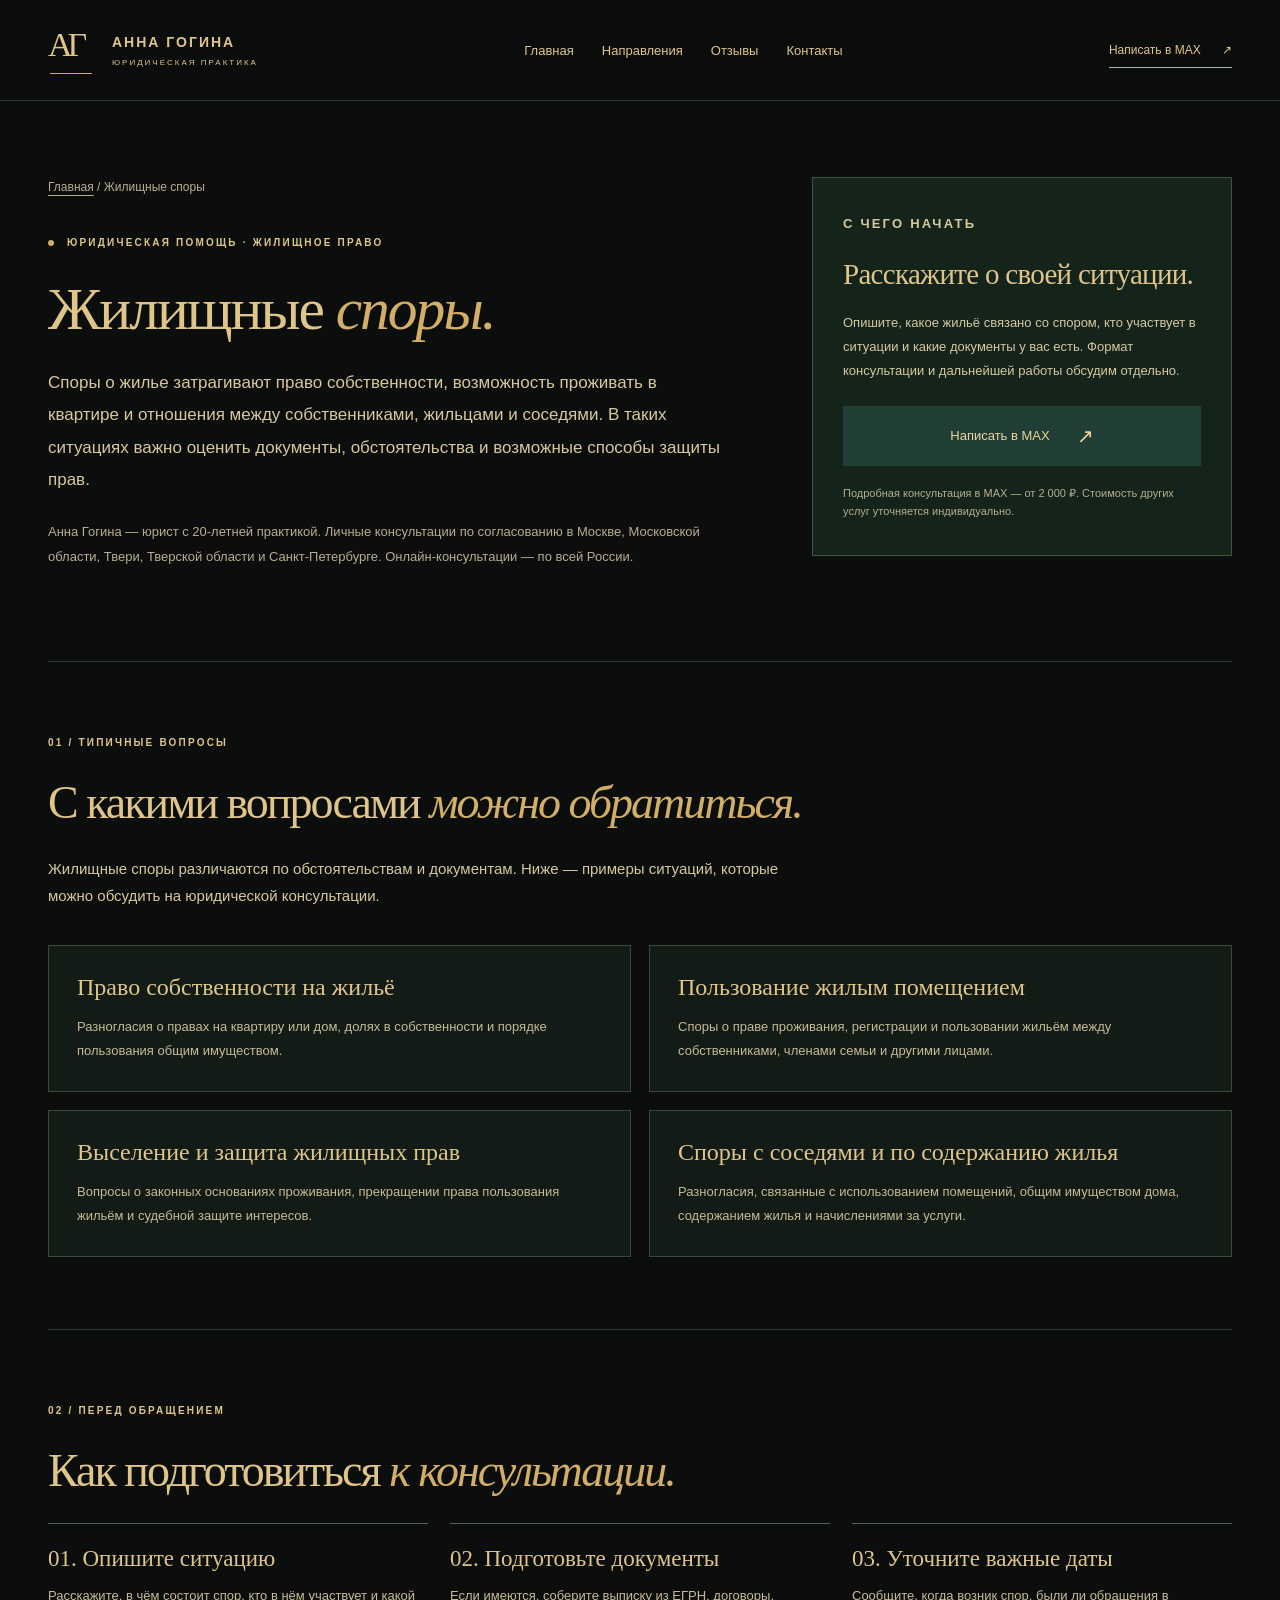
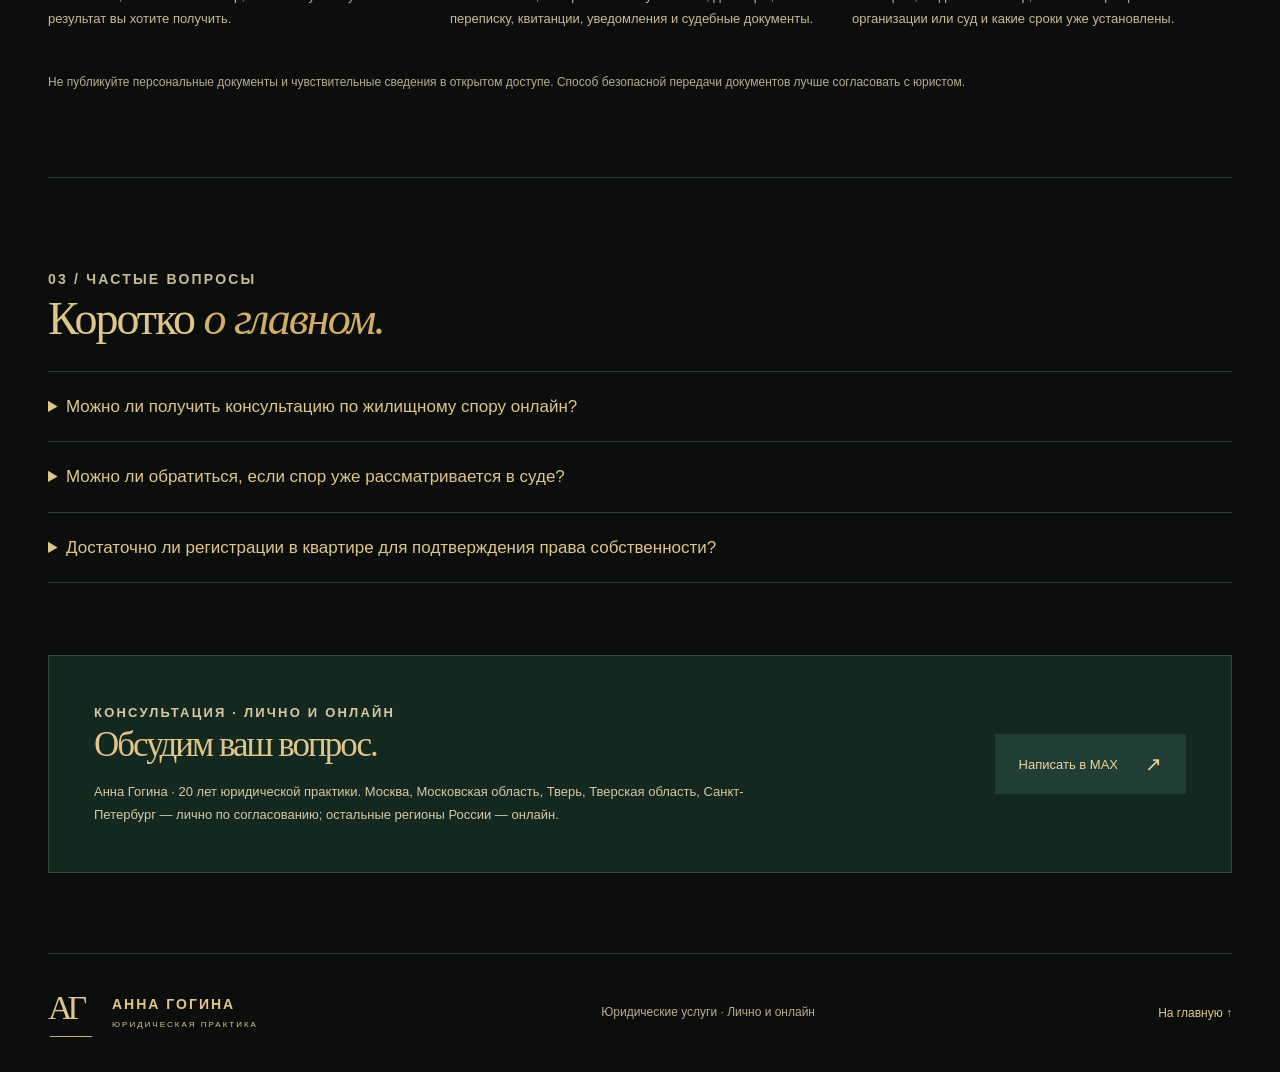
==== zhilishchnye-spory.html @ 486a2e0d "Rename zhilishchnye-spory.htmll to zhilishchnye-spory.html" ====
<!DOCTYPE html>
<html lang="ru">
<head>
  <meta charset="UTF-8">
  <meta name="viewport" content="width=device-width, initial-scale=1">
  <title>Жилищные споры — юрист Анна Гогина | Москва, Тверь, Санкт-Петербург</title>
  <meta name="description" content="Юрист Анна Гогина: помощь по жилищным спорам, праву собственности, пользованию квартирой, выселению и спорам с соседями. Лично в Москве, Московской области, Твери, Тверской области и Санкт-Петербурге; онлайн по России.">
  <meta name="theme-color" content="#203e36">
  <meta property="og:type" content="website">
  <meta property="og:title" content="Жилищные споры — юрист Анна Гогина">
  <meta property="og:description" content="Юридическая помощь по жилищным вопросам. Лично в Москве, Твери и Санкт-Петербурге; онлайн по России.">
  <link rel="canonical" href="https://www.anna-gogina-yurist.dynv6.net/zhilishchnye-spory.html">
  <link rel="icon" href="/favicon.svg" type="image/svg+xml">
  <style>
    :root{--paper:#0b0e0c;--ink:#203e36;--muted:#b8ad8f;--line:#353a2e;--copper:#d2ae66;--gold:#e0c58a;--serif:Georgia,'Times New Roman',serif}
    *{box-sizing:border-box}html{scroll-behavior:smooth;scroll-padding-top:100px}body{margin:0;background:var(--paper);color:var(--gold);font-family:Arial,Helvetica,sans-serif;-webkit-font-smoothing:antialiased}
    a{color:inherit;text-decoration:none}button{font:inherit;cursor:pointer}a,button,summary{-webkit-tap-highlight-color:transparent}a:focus-visible,button:focus-visible,summary:focus-visible{outline:3px solid var(--copper);outline-offset:5px}
    ::selection{background:#395344;color:#f4dca2}.container{width:min(1240px,calc(100% - 96px));margin:auto}
    .header{background:rgba(11,14,12,.97);border-bottom:1px solid var(--line);position:sticky;top:0;z-index:10}.nav-wrap{height:100px;display:flex;align-items:center;justify-content:space-between;gap:30px}
    .brand{display:flex;gap:16px;align-items:center;font-size:14px;letter-spacing:2px;font-weight:600}.brand small{display:block;font-size:8px;letter-spacing:2px;margin-top:8px;font-weight:400}.brand-mark{font-family:var(--serif);font-size:34px;letter-spacing:-5px;width:48px;height:48px;position:relative;font-weight:400}.brand-mark span{position:absolute;bottom:0;left:2px;width:42px;border-bottom:1px solid var(--copper)}
    nav{display:flex;gap:28px;font-size:13px}nav a{transition:color .2s}nav a:hover{color:var(--copper)}.nav-contact{font-size:12px;border-bottom:1px solid #aeb7aa;padding:10px 0;white-space:nowrap}.nav-contact span{margin-left:18px}.menu{display:none}
    h1,h2,h3,p{margin-top:0}h1,h2{font-family:var(--serif);font-weight:400;letter-spacing:-2px}h1{font-size:clamp(44px,4.65vw,68px);line-height:1.1;margin-bottom:25px}h2{font-size:46px;line-height:1.15;margin-bottom:0}em{font-weight:400;color:var(--copper);font-style:italic}
    .eyebrow{font-size:10px;letter-spacing:2.2px;font-weight:600;line-height:1.7;margin:0 0 26px}.dot{display:inline-block;width:6px;height:6px;border-radius:50%;background:var(--copper);margin-right:8px;vertical-align:middle}
    .button{display:inline-flex;align-items:center;justify-content:center;gap:27px;min-height:58px;padding:17px 23px;font-size:13px;border:1px solid transparent;transition:background .2s,transform .2s}.button:hover{transform:translateY(-2px)}.primary{background:var(--ink);color:#ecd49b}.primary:hover{background:#34594a}.button span:last-child{font-size:20px}
    .footer{border-top:1px solid var(--line);padding-top:35px;padding-bottom:35px;display:flex;align-items:center;justify-content:space-between;gap:25px}.footer p{margin:0;font-size:12px;line-height:1.6;color:var(--muted)}.footer>a:last-child{font-size:12px}
    .skip{position:fixed;top:-100px;left:15px;padding:15px;background:var(--ink);color:white;z-index:30}.skip:focus{top:10px}
    .sub-hero{padding-top:76px;padding-bottom:78px;display:grid;grid-template-columns:minmax(0,1.25fr) minmax(290px,.75fr);gap:64px;align-items:start}
    .breadcrumbs{font-size:12px;color:var(--muted);margin:0 0 35px;line-height:1.8}.breadcrumbs a{text-decoration:underline;text-underline-offset:4px}.sub-hero h1{max-width:770px}
    .sub-lead{max-width:680px;font-size:17px;line-height:1.9;color:#d7c89f;margin-bottom:24px}.sub-detail{font-size:13px;line-height:1.9;color:var(--muted);max-width:660px}
    .sub-aside{border:1px solid #415240;background:#14241b;padding:34px 30px}.sub-aside h2{font-size:29px;letter-spacing:-.7px;margin-bottom:20px}.sub-aside p{font-size:13px;line-height:1.85;color:#d7c89f;margin-bottom:22px}.sub-aside .button{width:100%;text-align:center}.sub-aside small{display:block;margin-top:18px;color:var(--muted);font-size:11px;line-height:1.7}
    .sub-section{padding:72px 0;border-top:1px solid var(--line)}.sub-section h2{max-width:860px;margin-bottom:25px}.sub-section .intro{font-size:15px;line-height:1.85;color:#d7c89f;max-width:760px;margin-bottom:35px}
    .sub-grid{display:grid;grid-template-columns:repeat(2,minmax(0,1fr));gap:18px}.sub-card{border:1px solid #384a3a;padding:28px;background:#121b15}.sub-card h3{font-family:var(--serif);font-size:24px;font-weight:400;margin-bottom:14px}.sub-card p{font-size:13px;line-height:1.85;color:#c8ba95;margin:0}
    .sub-steps{list-style:none;padding:0;margin:0;display:grid;grid-template-columns:repeat(3,minmax(0,1fr));gap:22px}.sub-steps li{border-top:1px solid #53644e;padding-top:22px}.sub-steps strong{display:block;font-family:var(--serif);font-size:23px;font-weight:400;margin-bottom:12px}.sub-steps p{font-size:13px;line-height:1.8;color:#c8ba95}
    .sub-note{font-size:12px;line-height:1.8;color:var(--muted);margin-top:28px}.sub-faq details{border-top:1px solid var(--line);padding:22px 0}.sub-faq details:last-child{border-bottom:1px solid var(--line)}.sub-faq summary{cursor:pointer;font-size:17px;line-height:1.5}.sub-faq p{max-width:850px;color:#c8ba95;font-size:14px;line-height:1.9;margin:16px 0 0}
    .sub-cta{background:#13291f;border:1px solid #354637;padding:45px;display:flex;justify-content:space-between;align-items:center;gap:40px;margin-bottom:80px}.sub-cta h2{font-size:35px;margin-bottom:15px}.sub-cta p{font-size:13px;line-height:1.8;color:#d7c89f;max-width:680px;margin:0}.sub-cta .button{white-space:nowrap}
    @media(max-width:1100px){.container{width:calc(100% - 64px)}.nav-contact{display:none}}
    @media(max-width:900px){.sub-hero{grid-template-columns:1fr;gap:30px}.sub-steps{grid-template-columns:1fr}.sub-cta{flex-direction:column;align-items:flex-start}}
    @media(max-width:760px){html{scroll-padding-top:85px}.container{width:calc(100% - 40px)}.nav-wrap{height:78px}.brand{font-size:12px;gap:12px}.brand small{font-size:7px}.brand-mark{font-size:31px;width:40px;height:42px}.brand-mark span{width:36px}.menu{display:flex;flex-direction:column;justify-content:center;gap:7px;background:none;border:1px solid var(--line);width:44px;height:44px;align-items:center}.menu span{width:18px;border-top:1px solid var(--gold)}nav{display:none;position:absolute;top:78px;left:0;right:0;flex-direction:column;background:var(--paper);padding:22px;border-bottom:1px solid var(--line);gap:0}nav.open{display:flex}nav a{padding:14px 0}.eyebrow{font-size:9px;letter-spacing:1.7px;margin-bottom:22px}h1{font-size:43px;letter-spacing:-2px}h2{font-size:37px;letter-spacing:-1.3px}.footer{flex-wrap:wrap;padding-top:30px;padding-bottom:30px}.footer .brand{width:100%}.footer p{font-size:10px}.sub-hero{padding-top:40px;padding-bottom:50px}.sub-lead{font-size:15px}.sub-grid{grid-template-columns:1fr}.sub-section{padding:50px 0}.sub-card{padding:24px}.sub-cta{padding:28px 22px;margin-bottom:50px}.sub-cta h2{font-size:30px}.sub-cta .button{width:100%}}
    @media(prefers-reduced-motion:reduce){html{scroll-behavior:auto}*,*::before,*::after{transition:none!important}}
  </style>
</head>
<body>
  <a class="skip" href="#main">Перейти к содержанию</a>
  <header class="header">
    <div class="container nav-wrap">
      <a class="brand" href="https://www.anna-gogina-yurist.dynv6.net/" aria-label="Анна Гогина, главная">
        <span class="brand-mark">АГ<span></span></span>
        <span>АННА ГОГИНА<small>ЮРИДИЧЕСКАЯ ПРАКТИКА</small></span>
      </a>
      <nav id="navigation" aria-label="Главная навигация">
        <a href="https://www.anna-gogina-yurist.dynv6.net/">Главная</a>
        <a href="https://www.anna-gogina-yurist.dynv6.net/#services">Направления</a>
        <a href="https://www.anna-gogina-yurist.dynv6.net/#reviews">Отзывы</a>
        <a href="https://www.anna-gogina-yurist.dynv6.net/#contact">Контакты</a>
      </nav>
      <a class="nav-contact" href="https://max.ru/u/f9LHodD0cOI7Xfsgb19KbJKbp6K6fRbyBsoQZZTtWMDK60sZPwkLlv2hIeY" target="_blank" rel="noopener noreferrer">Написать в MAX <span aria-hidden="true">↗</span></a>
      <button class="menu" aria-label="Открыть меню" aria-controls="navigation" aria-expanded="false"><span></span><span></span></button>
    </div>
  </header>
  <main id="main">
    <section class="container sub-hero">
      <div>
        <p class="breadcrumbs"><a href="https://www.anna-gogina-yurist.dynv6.net/">Главная</a> / Жилищные споры</p>
        <p class="eyebrow"><span class="dot"></span> ЮРИДИЧЕСКАЯ ПОМОЩЬ · ЖИЛИЩНОЕ ПРАВО</p>
        <h1>Жилищные <em>споры.</em></h1>
        <p class="sub-lead">Споры о жилье затрагивают право собственности, возможность проживать в квартире и отношения между собственниками, жильцами и соседями. В таких ситуациях важно оценить документы, обстоятельства и возможные способы защиты прав.</p>
        <p class="sub-detail">Анна Гогина — юрист с 20-летней практикой. Личные консультации по согласованию в Москве, Московской области, Твери, Тверской области и Санкт-Петербурге. Онлайн-консультации — по всей России.</p>
      </div>
      <aside class="sub-aside" aria-label="Записаться на консультацию">
        <p class="eyebrow">С ЧЕГО НАЧАТЬ</p>
        <h2>Расскажите о своей ситуации.</h2>
        <p>Опишите, какое жильё связано со спором, кто участвует в ситуации и какие документы у вас есть. Формат консультации и дальнейшей работы обсудим отдельно.</p>
        <a class="button primary" href="https://max.ru/u/f9LHodD0cOI7Xfsgb19KbJKbp6K6fRbyBsoQZZTtWMDK60sZPwkLlv2hIeY" target="_blank" rel="noopener noreferrer">Написать в MAX <span aria-hidden="true">↗</span></a>
        <small>Подробная консультация в MAX — от 2 000 ₽. Стоимость других услуг уточняется индивидуально.</small>
      </aside>
    </section>
    <section class="container sub-section" aria-labelledby="questions-title">
      <p class="eyebrow">01 / ТИПИЧНЫЕ ВОПРОСЫ</p>
      <h2 id="questions-title">С какими вопросами <em>можно обратиться.</em></h2>
      <p class="intro">Жилищные споры различаются по обстоятельствам и документам. Ниже — примеры ситуаций, которые можно обсудить на юридической консультации.</p>
      <div class="sub-grid">
        <article class="sub-card"><h3>Право собственности на жильё</h3><p>Разногласия о правах на квартиру или дом, долях в собственности и порядке пользования общим имуществом.</p></article>
        <article class="sub-card"><h3>Пользование жилым помещением</h3><p>Споры о праве проживания, регистрации и пользовании жильём между собственниками, членами семьи и другими лицами.</p></article>
        <article class="sub-card"><h3>Выселение и защита жилищных прав</h3><p>Вопросы о законных основаниях проживания, прекращении права пользования жильём и судебной защите интересов.</p></article>
        <article class="sub-card"><h3>Споры с соседями и по содержанию жилья</h3><p>Разногласия, связанные с использованием помещений, общим имуществом дома, содержанием жилья и начислениями за услуги.</p></article>
      </div>
    </section>
    <section class="container sub-section" aria-labelledby="prepare-title">
      <p class="eyebrow">02 / ПЕРЕД ОБРАЩЕНИЕМ</p>
      <h2 id="prepare-title">Как подготовиться <em>к консультации.</em></h2>
      <ol class="sub-steps">
        <li><strong>01. Опишите ситуацию</strong><p>Расскажите, в чём состоит спор, кто в нём участвует и какой результат вы хотите получить.</p></li>
        <li><strong>02. Подготовьте документы</strong><p>Если имеются, соберите выписку из ЕГРН, договоры, переписку, квитанции, уведомления и судебные документы.</p></li>
        <li><strong>03. Уточните важные даты</strong><p>Сообщите, когда возник спор, были ли обращения в организации или суд и какие сроки уже установлены.</p></li>
      </ol>
      <p class="sub-note">Не публикуйте персональные документы и чувствительные сведения в открытом доступе. Способ безопасной передачи документов лучше согласовать с юристом.</p>
    </section>
    <section class="container sub-section sub-faq" aria-labelledby="faq-title">
      <p class="eyebrow">03 / ЧАСТЫЕ ВОПРОСЫ</p>
      <h2 id="faq-title">Коротко <em>о главном.</em></h2>
      <details><summary>Можно ли получить консультацию по жилищному спору онлайн?</summary><p>Да. Онлайн-консультации доступны клиентам из разных регионов России. Возможность личной встречи можно согласовать для Москвы, Московской области, Твери, Тверской области и Санкт-Петербурга.</p></details>
      <details><summary>Можно ли обратиться, если спор уже рассматривается в суде?</summary><p>Да, можно обсудить текущую стадию дела и документы. Для оценки возможных действий важно знать о назначенных заседаниях и процессуальных сроках.</p></details>
      <details><summary>Достаточно ли регистрации в квартире для подтверждения права собственности?</summary><p>Регистрация по месту жительства и право собственности — разные юридические вопросы. Оценка прав на жильё зависит от документов и обстоятельств конкретного дела.</p></details>
    </section>
    <section class="container sub-cta" aria-labelledby="contact-title">
      <div><p class="eyebrow">КОНСУЛЬТАЦИЯ · ЛИЧНО И ОНЛАЙН</p><h2 id="contact-title">Обсудим ваш вопрос.</h2><p>Анна Гогина · 20 лет юридической практики. Москва, Московская область, Тверь, Тверская область, Санкт-Петербург — лично по согласованию; остальные регионы России — онлайн.</p></div>
      <a class="button primary" href="https://max.ru/u/f9LHodD0cOI7Xfsgb19KbJKbp6K6fRbyBsoQZZTtWMDK60sZPwkLlv2hIeY" target="_blank" rel="noopener noreferrer">Написать в MAX <span aria-hidden="true">↗</span></a>
    </section>
  </main>
  <footer class="container footer">
    <a class="brand" href="https://www.anna-gogina-yurist.dynv6.net/"><span class="brand-mark">АГ<span></span></span><span>АННА ГОГИНА<small>ЮРИДИЧЕСКАЯ ПРАКТИКА</small></span></a>
    <p>Юридические услуги · Лично и онлайн</p>
    <a href="https://www.anna-gogina-yurist.dynv6.net/">На главную ↑</a>
  </footer>
  <script>
    const menu = document.querySelector('.menu');
    const nav = document.querySelector('#navigation');
    menu.addEventListener('click', () => {
      const opened = nav.classList.toggle('open');
      menu.setAttribute('aria-expanded', String(opened));
      menu.setAttribute('aria-label', opened ? 'Закрыть меню' : 'Открыть меню');
    });
    nav.querySelectorAll('a').forEach(link => link.addEventListener('click', () => {
      nav.classList.remove('open');
      menu.setAttribute('aria-expanded', 'false');
    }));
  </script>
</body>
</html>
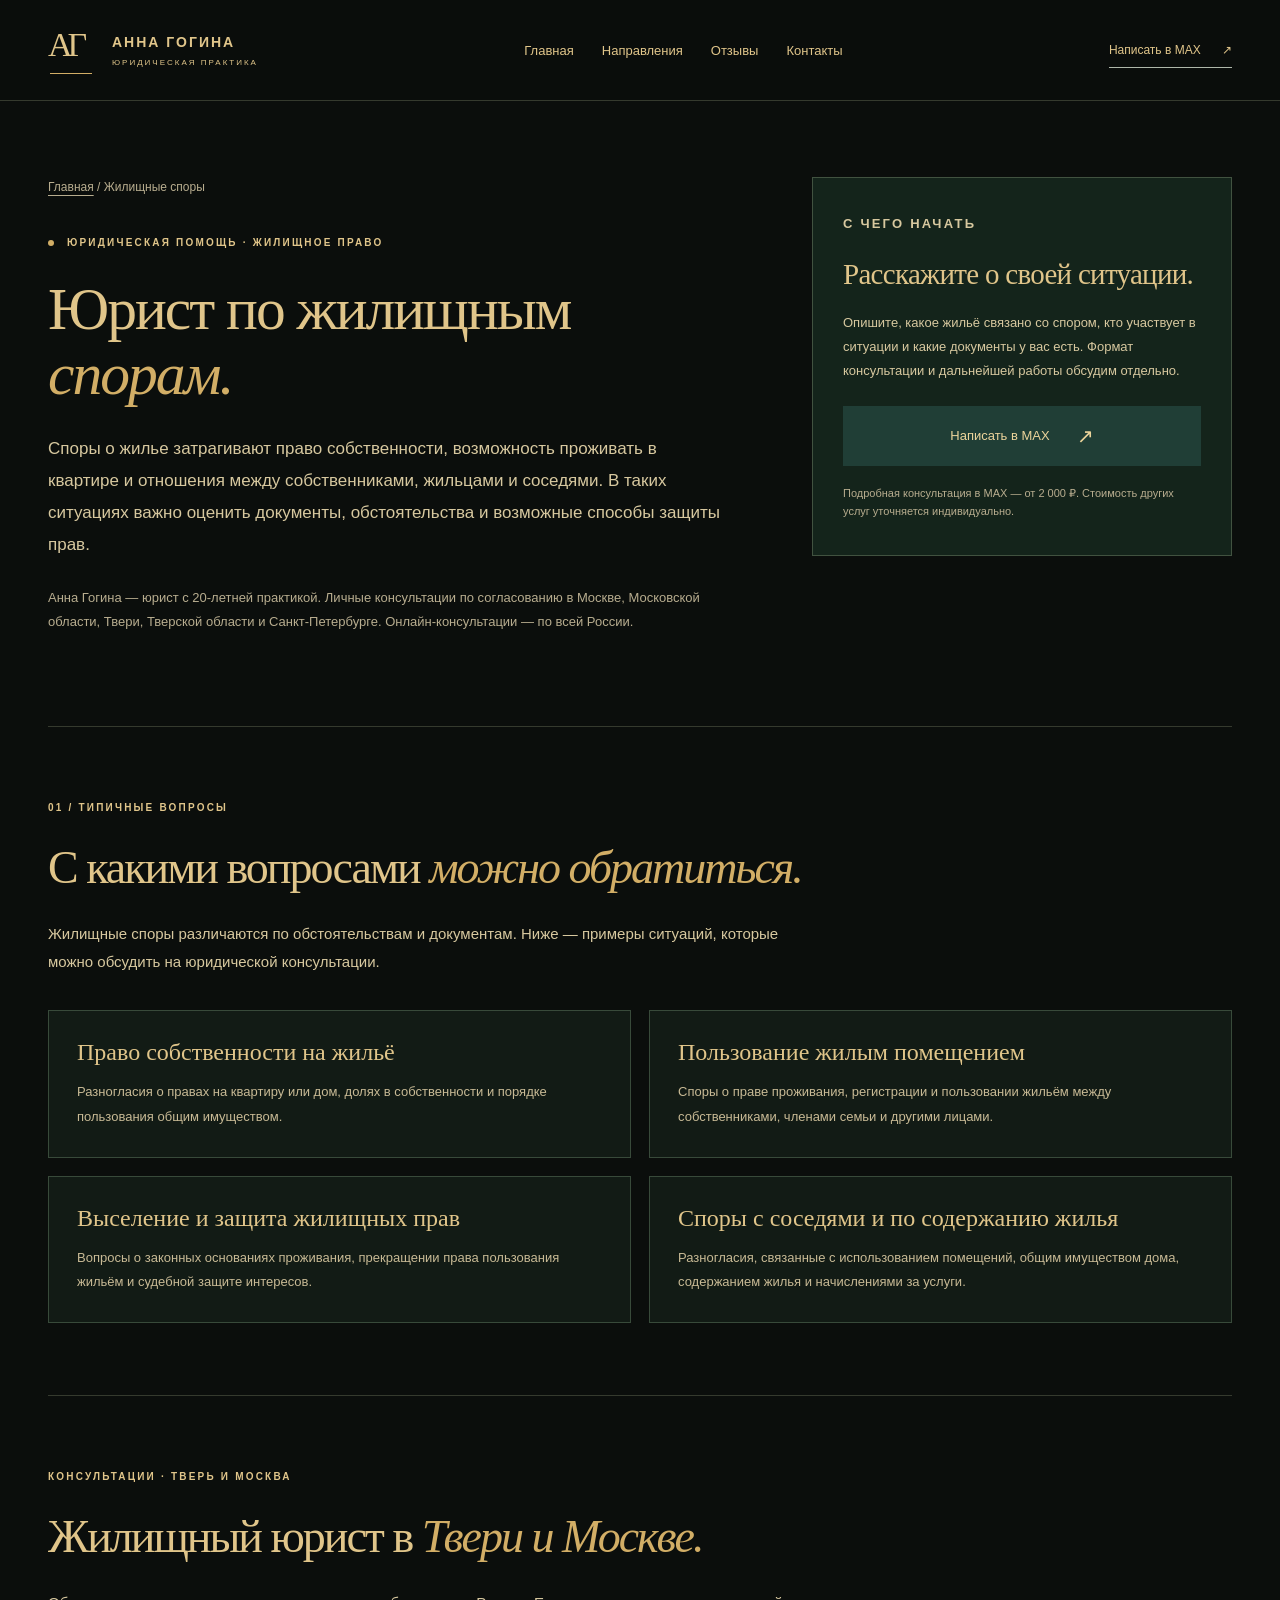
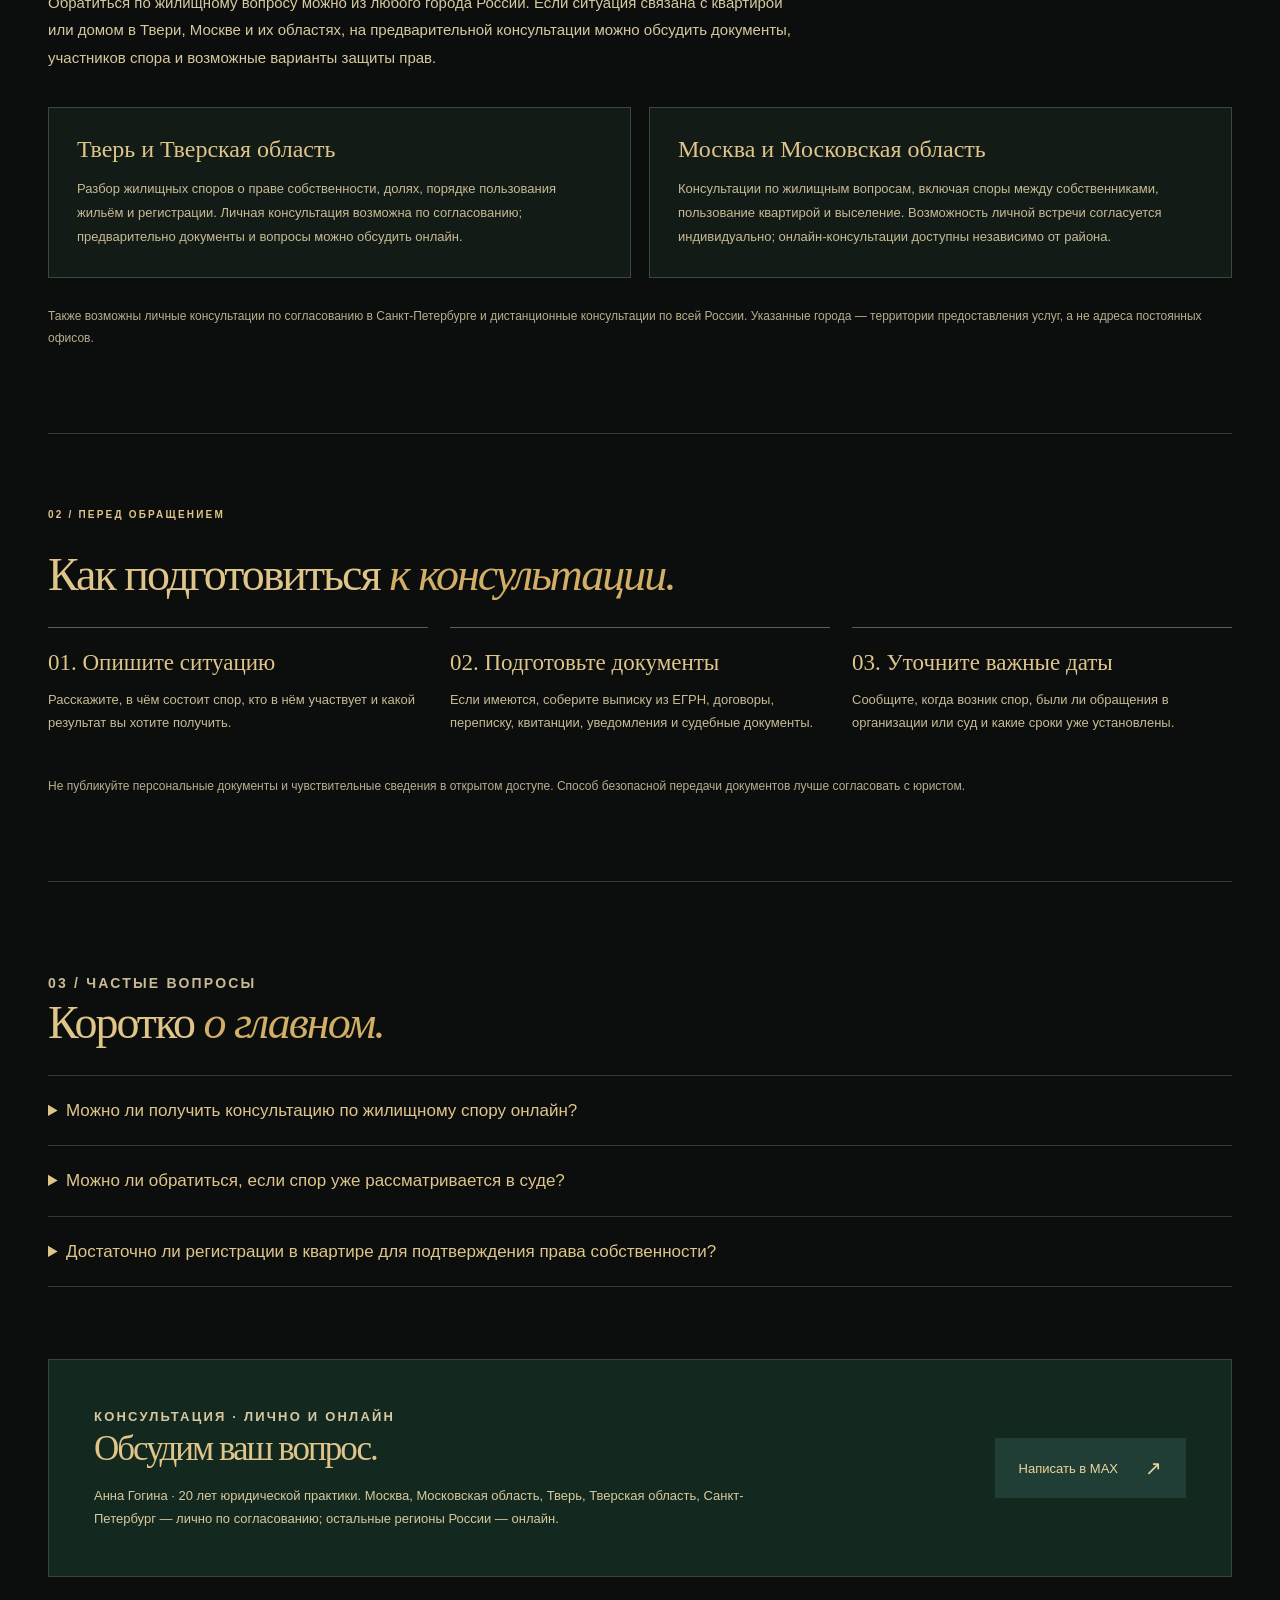
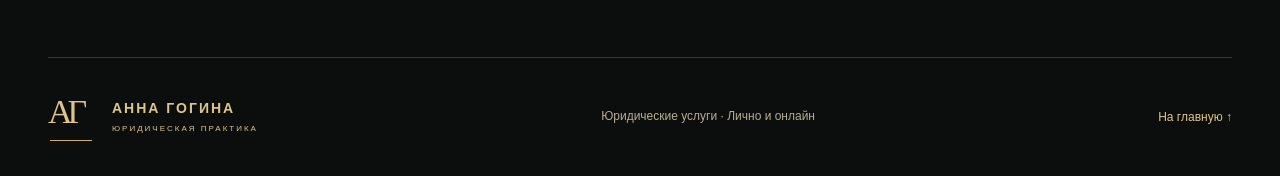
==== commit 83fa5727: "Improve housing legal services page for Tver and Moscow searches" ====
--- a/zhilishchnye-spory.html
+++ b/zhilishchnye-spory.html
@@ -3,8 +3,8 @@
 <head>
   <meta charset="UTF-8">
   <meta name="viewport" content="width=device-width, initial-scale=1">
-  <title>Жилищные споры — юрист Анна Гогина | Москва, Тверь, Санкт-Петербург</title>
-  <meta name="description" content="Юрист Анна Гогина: помощь по жилищным спорам, праву собственности, пользованию квартирой, выселению и спорам с соседями. Лично в Москве, Московской области, Твери, Тверской области и Санкт-Петербурге; онлайн по России.">
+  <title>Юрист по жилищным спорам в Твери и Москве — Анна Гогина</title>
+  <meta name="description" content="Юрист по жилищным спорам в Твери и Москве — Анна Гогина, 20 лет практики. Споры о праве собственности, пользовании квартирой, выселении и долях. Личные встречи по согласованию; онлайн-консультации по России.">
   <meta name="theme-color" content="#203e36">
   <meta property="og:type" content="website">
   <meta property="og:title" content="Жилищные споры — юрист Анна Гогина">
@@ -62,7 +62,7 @@
       <div>
         <p class="breadcrumbs"><a href="https://www.anna-gogina-yurist.dynv6.net/">Главная</a> / Жилищные споры</p>
         <p class="eyebrow"><span class="dot"></span> ЮРИДИЧЕСКАЯ ПОМОЩЬ · ЖИЛИЩНОЕ ПРАВО</p>
-        <h1>Жилищные <em>споры.</em></h1>
+        <h1>Юрист по жилищным <em>спорам.</em></h1>
         <p class="sub-lead">Споры о жилье затрагивают право собственности, возможность проживать в квартире и отношения между собственниками, жильцами и соседями. В таких ситуациях важно оценить документы, обстоятельства и возможные способы защиты прав.</p>
         <p class="sub-detail">Анна Гогина — юрист с 20-летней практикой. Личные консультации по согласованию в Москве, Московской области, Твери, Тверской области и Санкт-Петербурге. Онлайн-консультации — по всей России.</p>
       </div>
@@ -84,6 +84,16 @@
         <article class="sub-card"><h3>Выселение и защита жилищных прав</h3><p>Вопросы о законных основаниях проживания, прекращении права пользования жильём и судебной защите интересов.</p></article>
         <article class="sub-card"><h3>Споры с соседями и по содержанию жилья</h3><p>Разногласия, связанные с использованием помещений, общим имуществом дома, содержанием жилья и начислениями за услуги.</p></article>
       </div>
+    </section>
+    <section class="container sub-section" aria-labelledby="geography-title">
+      <p class="eyebrow">КОНСУЛЬТАЦИИ · ТВЕРЬ И МОСКВА</p>
+      <h2 id="geography-title">Жилищный юрист в <em>Твери и Москве.</em></h2>
+      <p class="intro">Обратиться по жилищному вопросу можно из любого города России. Если ситуация связана с квартирой или домом в Твери, Москве и их областях, на предварительной консультации можно обсудить документы, участников спора и возможные варианты защиты прав.</p>
+      <div class="sub-grid">
+        <article class="sub-card"><h3>Тверь и Тверская область</h3><p>Разбор жилищных споров о праве собственности, долях, порядке пользования жильём и регистрации. Личная консультация возможна по согласованию; предварительно документы и вопросы можно обсудить онлайн.</p></article>
+        <article class="sub-card"><h3>Москва и Московская область</h3><p>Консультации по жилищным вопросам, включая споры между собственниками, пользование квартирой и выселение. Возможность личной встречи согласуется индивидуально; онлайн-консультации доступны независимо от района.</p></article>
+      </div>
+      <p class="sub-note">Также возможны личные консультации по согласованию в Санкт-Петербурге и дистанционные консультации по всей России. Указанные города — территории предоставления услуг, а не адреса постоянных офисов.</p>
     </section>
     <section class="container sub-section" aria-labelledby="prepare-title">
       <p class="eyebrow">02 / ПЕРЕД ОБРАЩЕНИЕМ</p>
